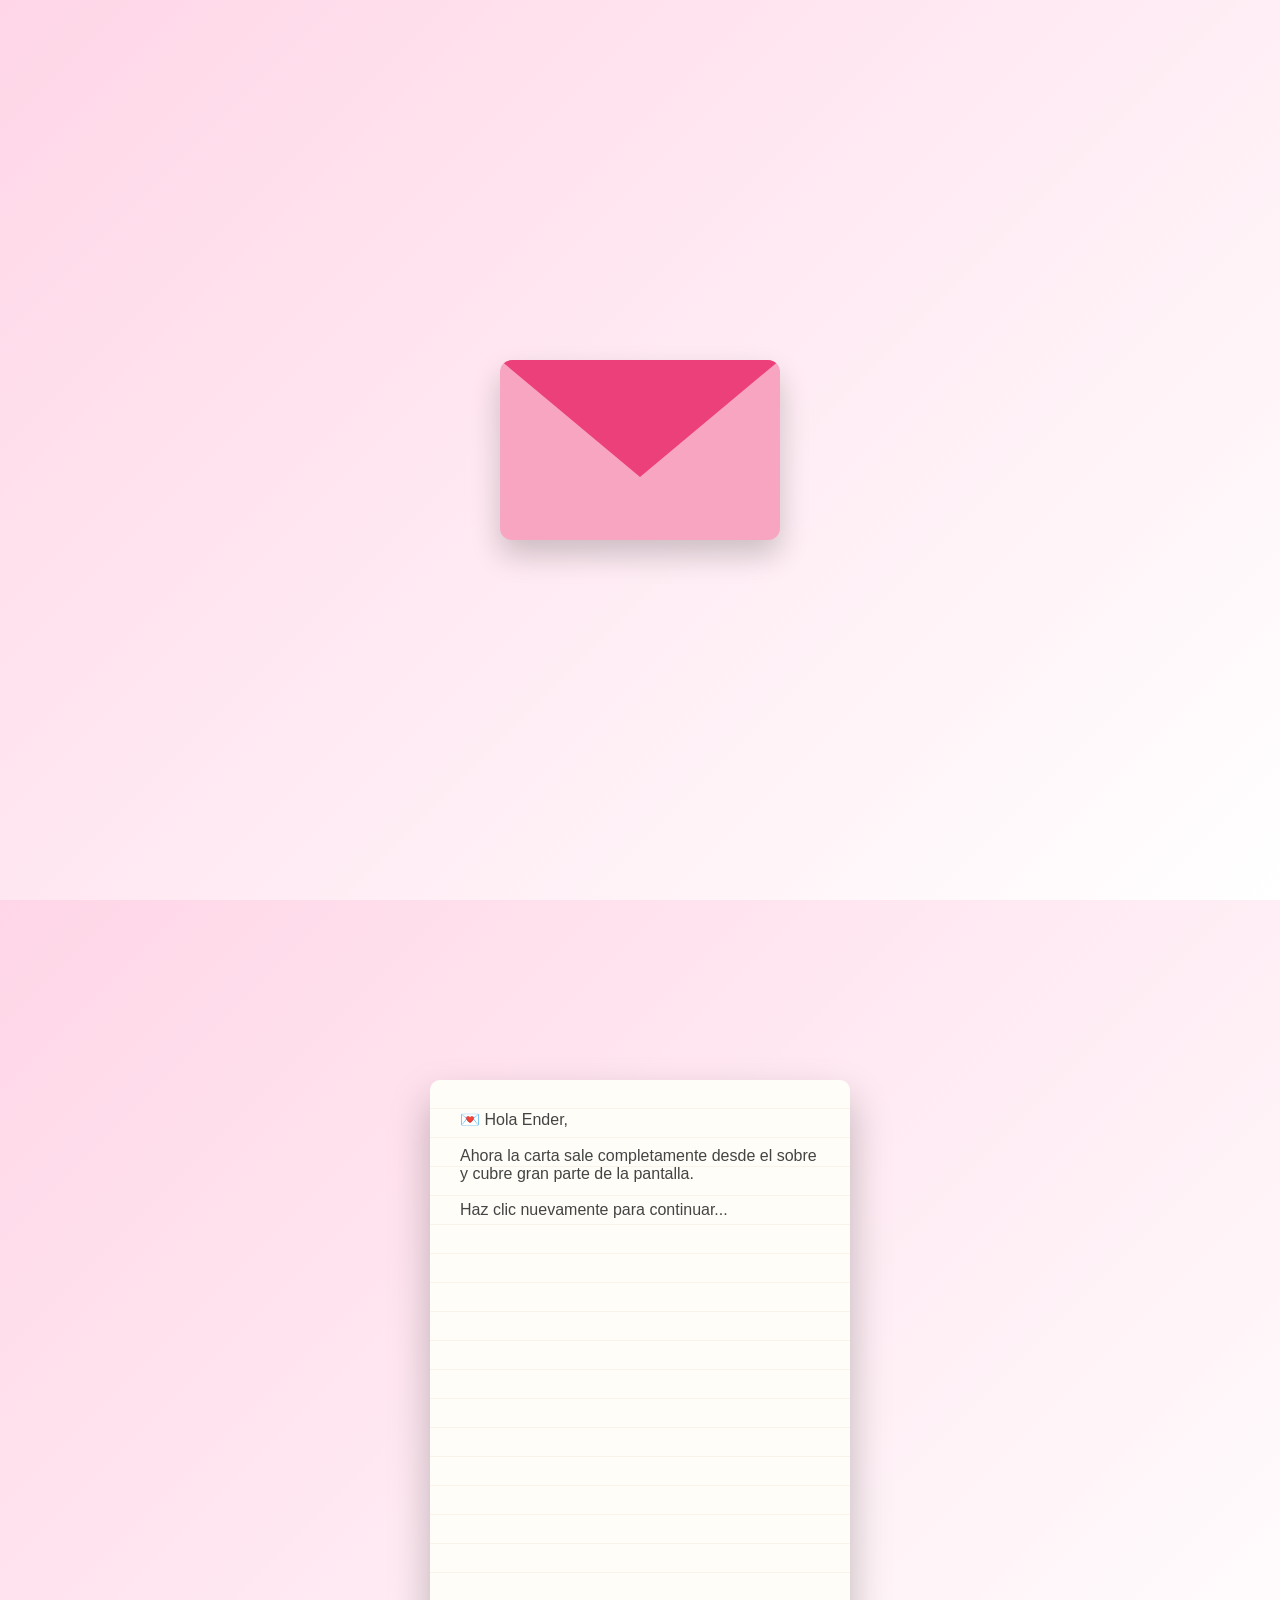
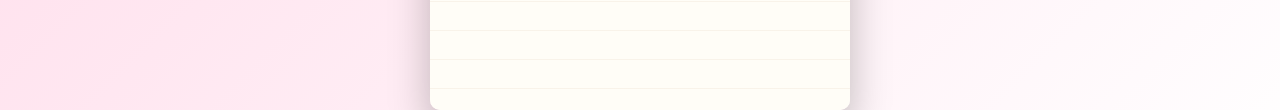
==== index.html @ aeb8a2f4 "Add files via upload" ====
<!DOCTYPE html>
<html lang="es">
<head>
<meta charset="UTF-8">
<meta name="viewport" content="width=device-width, initial-scale=1.0">
<title>Carta Animada</title>

<style>
body{
  margin:0;
  height:100vh;
  display:flex;
  justify-content:center;
  align-items:center;
  background:linear-gradient(135deg,#ffd6e7,#ffffff);
  font-family:'Segoe UI',sans-serif;
  overflow:hidden;
}

/* ESCENA */
.escena{
  position:relative;
  width:280px;
  height:180px;
  cursor:pointer;
  transition:opacity 0.6s ease;
}

/* SOBRE BASE */
.sobre{
  position:absolute;
  width:100%;
  height:100%;
  background:#f8a5c2;
  border-radius:12px;
  box-shadow:0 15px 30px rgba(0,0,0,0.2);
  overflow:hidden;
}

/* TAPA */
.tapa{
  position:absolute;
  width:100%;
  height:100%;
  background:#ec407a;
  clip-path:polygon(0 0, 50% 65%, 100% 0);
  transform-origin:top;
  transition:transform 0.8s ease;
  z-index:3;
}

/* PAPEL */
.papel{
  position:absolute;
  width:90vw;
  max-width:420px;
  height:70vh;
  left:50%;
  top:50%;
  transform:translate(-50%,100%);
  padding:30px;
  box-sizing:border-box;
  border-radius:10px;
  font-size:16px;
  color:#444;
  background:
    repeating-linear-gradient(
      to bottom,
      #fffdf7,
      #fffdf7 28px,
      #f3e9dc 29px
    );
  box-shadow:0 20px 40px rgba(0,0,0,0.25);
  transition:transform 1s ease;
  z-index:2;
}

/* ABIERTO */
.abierto .tapa{
  transform:rotateX(180deg);
}

.abierto .papel{
  transform:translate(-50%,-50%);
}

/* INTERFAZ FINAL */
.interfaz{
  position:absolute;
  inset:0;
  background:#fff0f5;
  display:flex;
  justify-content:center;
  align-items:center;
  flex-direction:column;
  opacity:0;
  pointer-events:none;
  transition:opacity 0.8s ease;
}

.interfaz.activa{
  opacity:1;
  pointer-events:auto;
}

.boton{
  background:#ec407a;
  color:white;
  border:none;
  padding:15px 25px;
  border-radius:12px;
  margin-top:20px;
  font-size:16px;
}
</style>
</head>

<body>

<div class="escena" id="escena">
  <div class="sobre">
    <div class="tapa"></div>
  </div>

  <div class="papel">
    💌 Hola Ender,<br><br>
    Ahora la carta sale completamente
    desde el sobre y cubre gran parte
    de la pantalla.<br><br>
    Haz clic nuevamente para continuar...
  </div>
</div>

<div class="interfaz" id="interfaz">
  <h2 style="color:#d63384;">Bienvenido 🌸</h2>
  <button class="boton">Entrar</button>
</div>

<script>
let estado = 0;

document.body.addEventListener("click", function(){

  if(estado === 0){
    document.getElementById("escena").classList.add("abierto");
    estado = 1;
  } 
  else if(estado === 1){
    document.getElementById("escena").style.opacity="0";
    setTimeout(()=>{
      document.getElementById("interfaz").classList.add("activa");
    },600);
    estado = 2;
  }

});
</script>

</body>
</html>
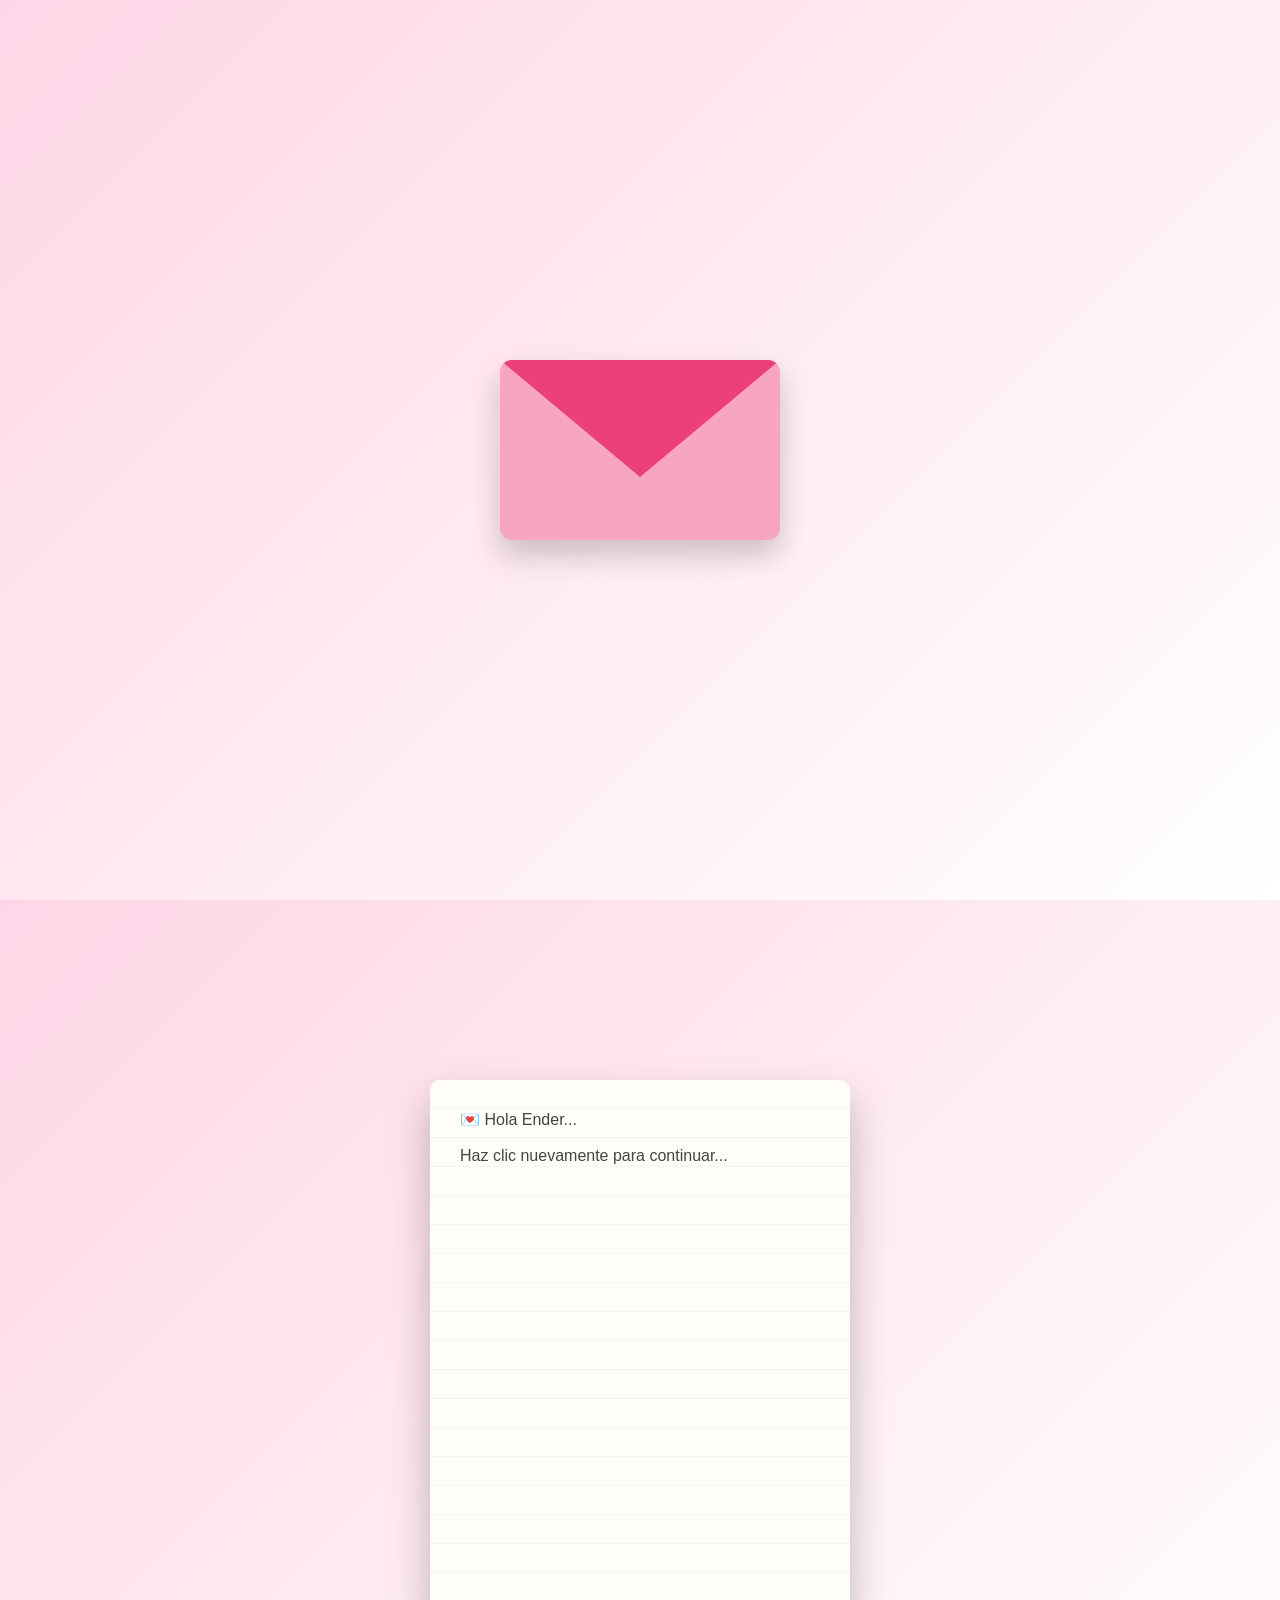
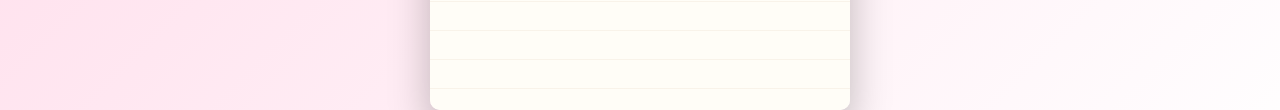
==== commit 50453dd8: "Add files via upload" ====
--- a/index.html
+++ b/index.html
@@ -3,7 +3,7 @@
 <head>
 <meta charset="UTF-8">
 <meta name="viewport" content="width=device-width, initial-scale=1.0">
-<title>Carta Animada</title>
+<title>Nono's Space</title>
 
 <style>
 body{
@@ -17,7 +17,7 @@
   overflow:hidden;
 }
 
-/* ESCENA */
+/* ===== ESCENA CARTA ===== */
 .escena{
   position:relative;
   width:280px;
@@ -26,7 +26,6 @@
   transition:opacity 0.6s ease;
 }
 
-/* SOBRE BASE */
 .sobre{
   position:absolute;
   width:100%;
@@ -37,7 +36,6 @@
   overflow:hidden;
 }
 
-/* TAPA */
 .tapa{
   position:absolute;
   width:100%;
@@ -49,7 +47,6 @@
   z-index:3;
 }
 
-/* PAPEL */
 .papel{
   position:absolute;
   width:90vw;
@@ -75,7 +72,6 @@
   z-index:2;
 }
 
-/* ABIERTO */
 .abierto .tapa{
   transform:rotateX(180deg);
 }
@@ -84,15 +80,15 @@
   transform:translate(-50%,-50%);
 }
 
-/* INTERFAZ FINAL */
+/* ===== INTERFAZ ===== */
 .interfaz{
   position:absolute;
   inset:0;
-  background:#fff0f5;
-  display:flex;
-  justify-content:center;
+  background:linear-gradient(135deg,#ffd6e7,#ffffff);
+  display:flex;
+  flex-direction:column;
+  justify-content:space-between;
   align-items:center;
-  flex-direction:column;
   opacity:0;
   pointer-events:none;
   transition:opacity 0.8s ease;
@@ -103,57 +99,271 @@
   pointer-events:auto;
 }
 
-.boton{
-  background:#ec407a;
+.seccion{
+  width:100%;
+  display:none;
+  opacity:0;
+  transform:translateY(20px);
+  transition:all 0.5s ease;
+}
+
+.seccion.activa{
+  display:block;
+  opacity:1;
+  transform:translateY(0);
+}
+
+.contenido{
+  text-align:center;
+  margin-top:40px;
+  padding:20px;
+}
+
+.encabezado-box{
+  background:rgba(255,255,255,0.75);
+  backdrop-filter:blur(8px);
+  padding:25px;
+  border-radius:25px;
+  box-shadow:0 15px 35px rgba(0,0,0,0.15);
+  display:flex;
+  flex-direction:column;
+  align-items:center;
+  gap:15px;
+}
+
+.titulo{
+  color:#d63384;
+  margin:0;
+}
+
+.descripcion{
+  color:#555;
+  margin:0;
+}
+
+.encabezado-box img{
+  width:220px;
+  border-radius:20px;
+}
+
+/* ===== GALERÍA ===== */
+.grid{
+  display:grid;
+  grid-template-columns:repeat(3,1fr);
+  gap:10px;
+  padding:20px;
+}
+
+.grid img{
+  width:100%;
+  aspect-ratio:1/1;
+  object-fit:cover;
+  border-radius:12px;
+  cursor:pointer;
+  transition:transform 0.3s ease;
+}
+
+.grid img:active{
+  transform:scale(0.95);
+}
+
+/* VISOR */
+.lightbox{
+  position:fixed;
+  inset:0;
+  background:rgba(0,0,0,0.7);
+  backdrop-filter:blur(8px);
+  display:flex;
+  justify-content:center;
+  align-items:center;
+  opacity:0;
+  pointer-events:none;
+  transition:opacity 0.4s ease;
+}
+
+.lightbox.activo{
+  opacity:1;
+  pointer-events:auto;
+}
+
+.lightbox img{
+  max-width:90%;
+  max-height:80%;
+  border-radius:20px;
+}
+
+.flecha{
+  position:absolute;
+  top:50%;
+  transform:translateY(-50%);
+  font-size:40px;
   color:white;
+  cursor:pointer;
+  user-select:none;
+  padding:20px;
+}
+
+.izq{ left:10px; }
+.der{ right:10px; }
+
+/* MENU */
+.menu{
+  width:90%;
+  max-width:500px;
+  margin-bottom:25px;
+  background:rgba(255,255,255,0.6);
+  backdrop-filter:blur(10px);
+  border-radius:30px;
+  display:flex;
+  padding:8px;
+  box-shadow:0 10px 25px rgba(0,0,0,0.15);
+}
+
+.item{
+  flex:1;
   border:none;
-  padding:15px 25px;
-  border-radius:12px;
-  margin-top:20px;
-  font-size:16px;
-}
+  background:none;
+  padding:12px;
+  border-radius:25px;
+  font-size:15px;
+  cursor:pointer;
+  color:#d63384;
+  transition:all 0.3s ease;
+}
+
+.item.activo[data-seccion="cartas"]{ background:#ff8fab; color:white; }
+.item.activo[data-seccion="galeria"]{ background:#f06292; color:white; }
+.item.activo[data-seccion="extra"]{ background:#ec407a; color:white; }
 </style>
 </head>
 
 <body>
 
+<!-- CARTA -->
 <div class="escena" id="escena">
-  <div class="sobre">
-    <div class="tapa"></div>
-  </div>
-
+  <div class="sobre"><div class="tapa"></div></div>
   <div class="papel">
-    💌 Hola Ender,<br><br>
-    Ahora la carta sale completamente
-    desde el sobre y cubre gran parte
-    de la pantalla.<br><br>
+    💌 Hola Ender...<br><br>
     Haz clic nuevamente para continuar...
   </div>
 </div>
 
+<!-- INTERFAZ -->
 <div class="interfaz" id="interfaz">
-  <h2 style="color:#d63384;">Bienvenido 🌸</h2>
-  <button class="boton">Entrar</button>
+
+  <!-- INICIO -->
+  <div class="seccion activa" id="cartas">
+    <div class="contenido">
+      <div class="encabezado-box">
+        <h1 class="titulo">Bienvenido 🌸</h1>
+        <p class="descripcion">Explora cartas y recuerdos.</p>
+        <img src="https://media.giphy.com/media/MDJ9IbxxvDUQM/giphy.gif">
+      </div>
+    </div>
+  </div>
+
+  <!-- GALERÍA -->
+  <div class="seccion" id="galeria">
+    <div class="grid" id="grid"></div>
+  </div>
+
+  <!-- CARTAS -->
+  <div class="seccion" id="extra">
+    <div class="contenido">
+      <div class="encabezado-box">
+        <h1 class="titulo">Cartas</h1>
+        <p class="descripcion">Aquí puedes agregar tus cartas especiales.</p>
+      </div>
+    </div>
+  </div>
+
+  <div class="menu">
+    <button class="item activo" data-seccion="cartas">Inicio</button>
+    <button class="item" data-seccion="galeria">Galería</button>
+    <button class="item" data-seccion="extra">Cartas</button>
+  </div>
+
+</div>
+
+<!-- VISOR -->
+<div class="lightbox" id="lightbox">
+  <div class="flecha izq" id="prev">&#10094;</div>
+  <img id="imagenActiva">
+  <div class="flecha der" id="next">&#10095;</div>
 </div>
 
 <script>
 let estado = 0;
 
 document.body.addEventListener("click", function(){
-
   if(estado === 0){
-    document.getElementById("escena").classList.add("abierto");
+    escena.classList.add("abierto");
     estado = 1;
   } 
   else if(estado === 1){
-    document.getElementById("escena").style.opacity="0";
-    setTimeout(()=>{
-      document.getElementById("interfaz").classList.add("activa");
-    },600);
+    escena.style.opacity="0";
+    setTimeout(()=>interfaz.classList.add("activa"),600);
     estado = 2;
   }
-
 });
+
+const secciones = document.querySelectorAll(".seccion");
+document.querySelectorAll(".item").forEach(boton=>{
+  boton.addEventListener("click", function(e){
+    e.stopPropagation();
+    document.querySelectorAll(".item").forEach(b=>b.classList.remove("activo"));
+    this.classList.add("activo");
+    secciones.forEach(sec=>sec.classList.remove("activa"));
+    document.getElementById(this.dataset.seccion).classList.add("activa");
+  });
+});
+
+/* ===== GALERÍA ===== */
+const imagenes = [
+  "img/foto1.png",
+  "img/foto2.png",
+  "img/foto3.jpg"
+];
+
+const grid = document.getElementById("grid");
+let indiceActual = 0;
+
+imagenes.forEach((src,i)=>{
+  const img = document.createElement("img");
+  img.src = src;
+  img.onclick = ()=>abrir(i);
+  grid.appendChild(img);
+});
+
+function abrir(i){
+  indiceActual = i;
+  imagenActiva.src = imagenes[i];
+  lightbox.classList.add("activo");
+}
+
+function cerrar(){
+  lightbox.classList.remove("activo");
+}
+
+function mostrar(dir){
+  let nuevo = indiceActual + dir;
+  if(nuevo >=0 && nuevo < imagenes.length){
+    abrir(nuevo);
+  }
+}
+
+prev.onclick = (e)=>{
+  e.stopPropagation();
+  mostrar(-1);
+};
+
+next.onclick = (e)=>{
+  e.stopPropagation();
+  mostrar(1);
+};
+
+lightbox.onclick = cerrar;
+imagenActiva.onclick = e=>e.stopPropagation();
 </script>
 
 </body>
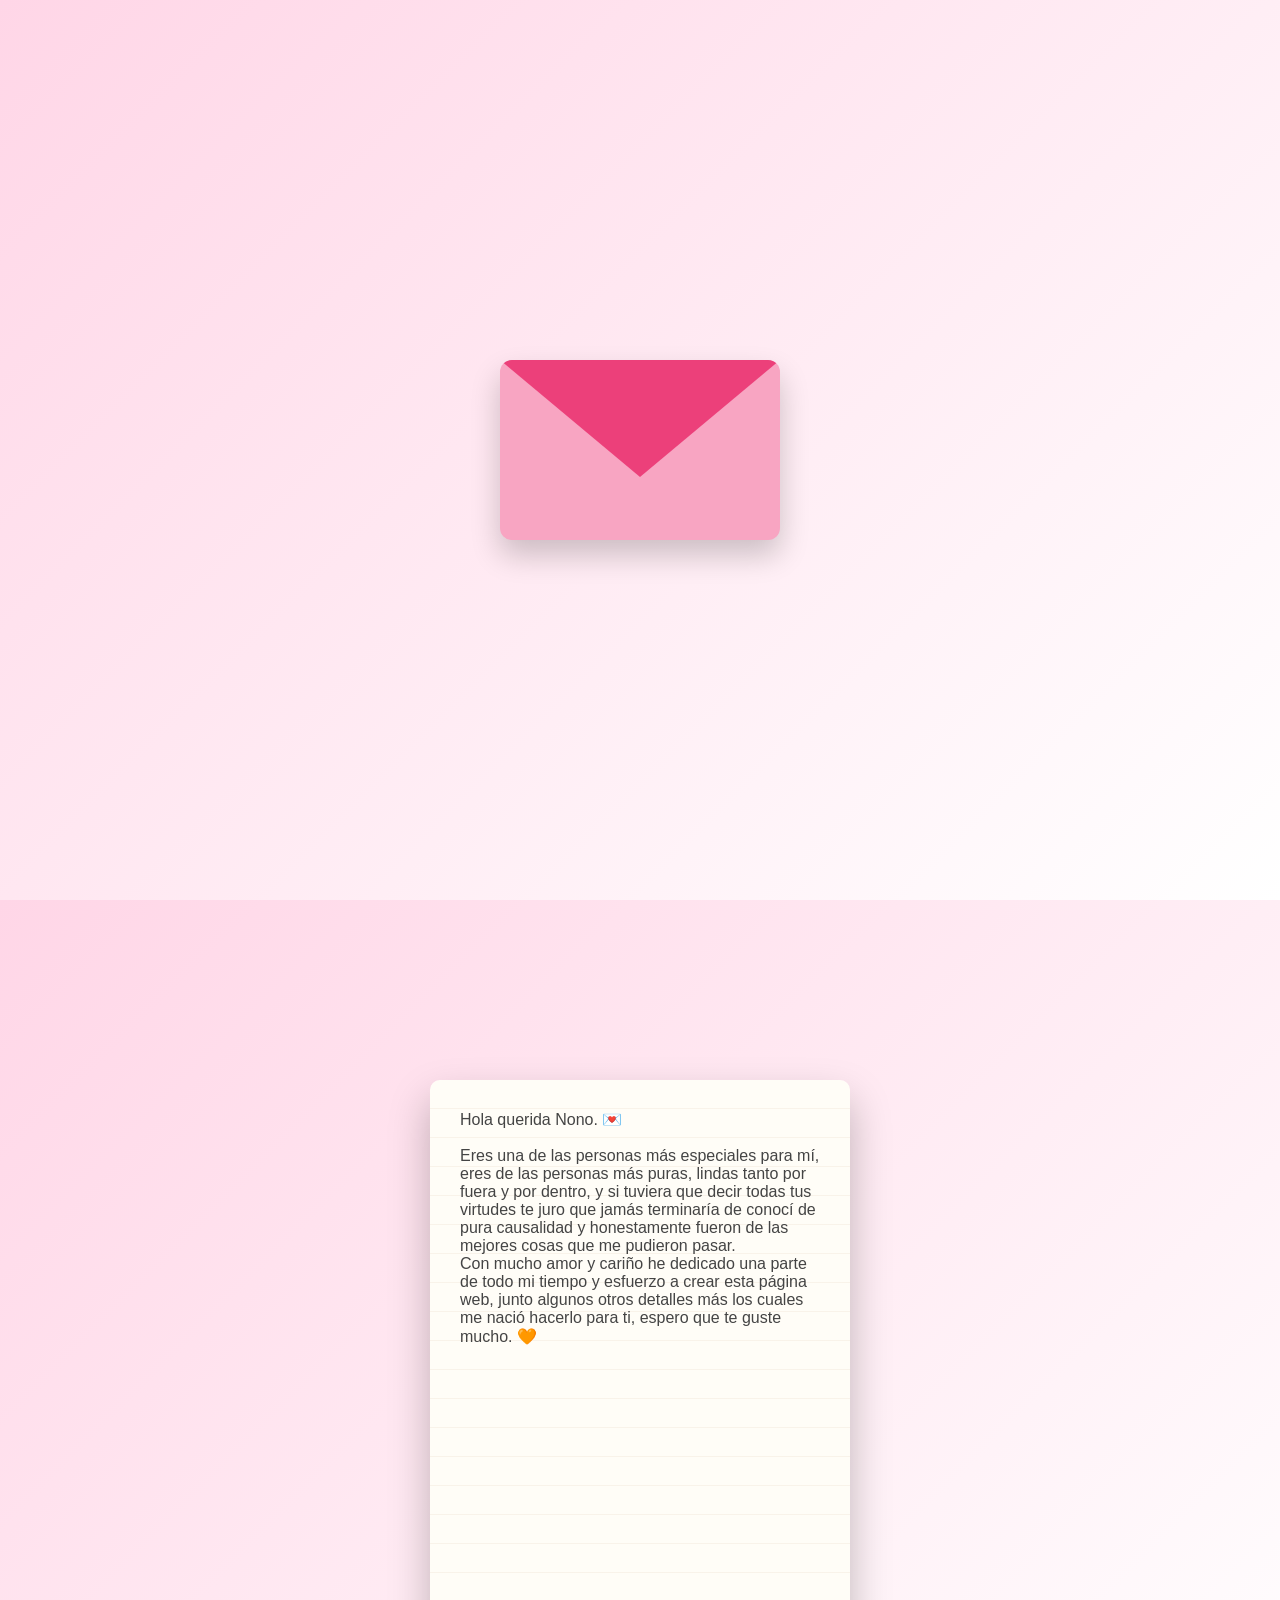
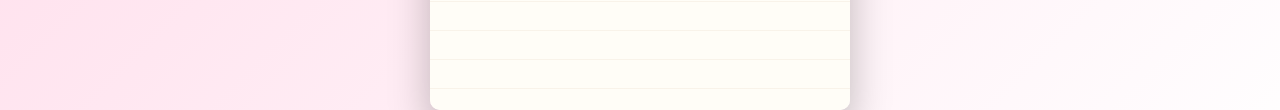
==== commit b680049a: "Add files via upload" ====
--- a/index.html
+++ b/index.html
@@ -3,6 +3,7 @@
 <head>
 <meta charset="UTF-8">
 <meta name="viewport" content="width=device-width, initial-scale=1.0">
+<link rel="icon" type="image/x-icon" href="nono.ico">
 <title>Nono's Space</title>
 
 <style>
@@ -243,8 +244,15 @@
 <div class="escena" id="escena">
   <div class="sobre"><div class="tapa"></div></div>
   <div class="papel">
-    💌 Hola Ender...<br><br>
-    Haz clic nuevamente para continuar...
+    Hola querida Nono. 💌<br><br>
+    Eres una de las personas más especiales para mí, eres de las 
+    personas más puras, lindas tanto por fuera y por dentro, y si 
+    tuviera que decir todas tus virtudes te juro que jamás terminaría
+    de conocí de pura causalidad y honestamente fueron de las mejores cosas
+    que me pudieron pasar. </br>
+    Con mucho amor y cariño he dedicado una parte de todo mi tiempo y esfuerzo
+    a crear esta página web, junto algunos otros detalles más los cuales me nació
+    hacerlo para ti, espero que te guste mucho. 🧡
   </div>
 </div>
 
@@ -255,9 +263,10 @@
   <div class="seccion activa" id="cartas">
     <div class="contenido">
       <div class="encabezado-box">
-        <h1 class="titulo">Bienvenido 🌸</h1>
-        <p class="descripcion">Explora cartas y recuerdos.</p>
-        <img src="https://media.giphy.com/media/MDJ9IbxxvDUQM/giphy.gif">
+        <h1 class="titulo">🌸 Nono's Space 🌸</h1>
+        <p class="descripcion">Un espacio espacial solo para ti <br> recuerda revisar 
+          todas los regalitos y carticas. :3🧡</p>
+        <img src="resources/gif/sendhug.gif">
       </div>
     </div>
   </div>
@@ -320,9 +329,9 @@
 
 /* ===== GALERÍA ===== */
 const imagenes = [
-  "img/foto1.png",
-  "img/foto2.png",
-  "img/foto3.jpg"
+  "resources/album/foto1.png",
+  "resources/album/foto2.png",
+  "resources/album/foto3.jpg"
 ];
 
 const grid = document.getElementById("grid");
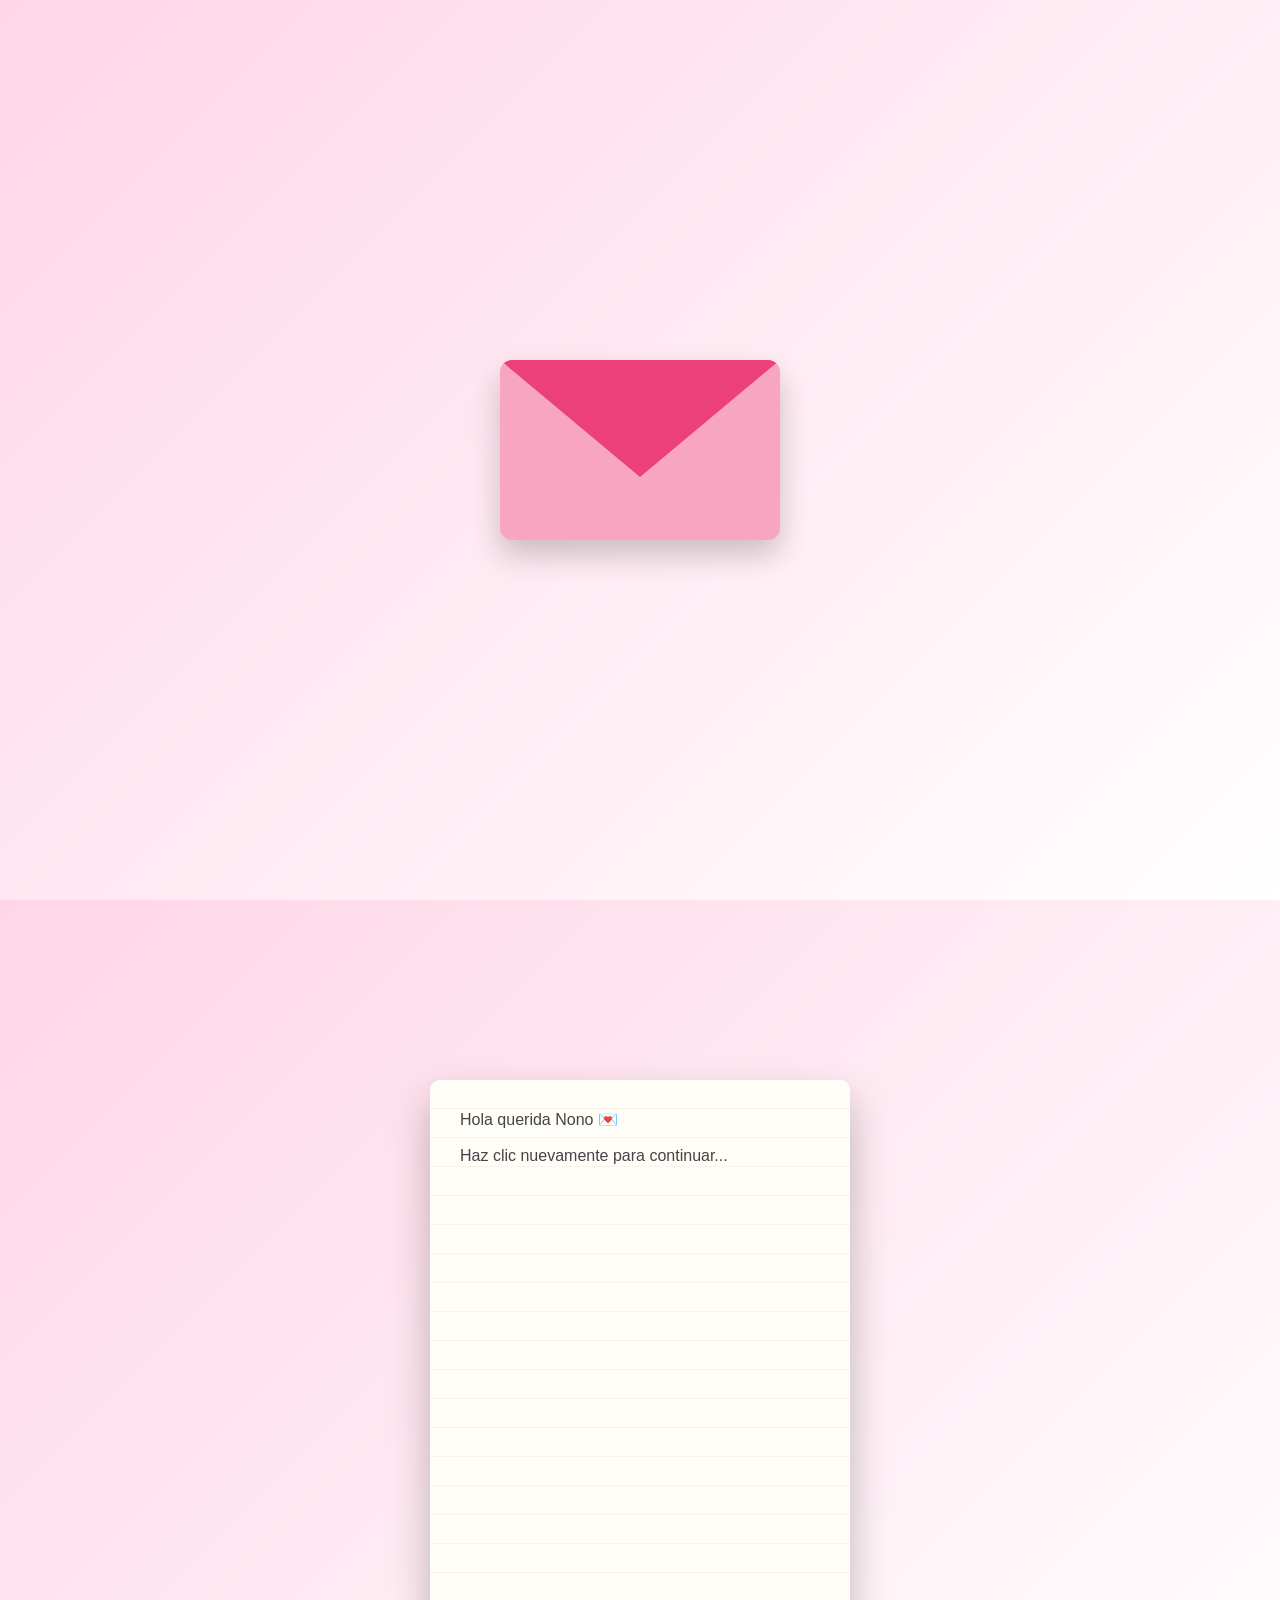
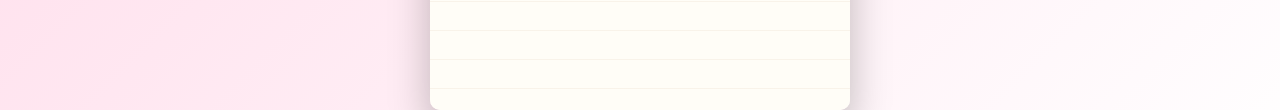
==== commit b0435fc4: "Add files via upload" ====
--- a/index.html
+++ b/index.html
@@ -3,305 +3,28 @@
 <head>
 <meta charset="UTF-8">
 <meta name="viewport" content="width=device-width, initial-scale=1.0">
-<link rel="icon" type="image/x-icon" href="nono.ico">
+<link rel="stylesheet" href="resources/css/style.css">
 <title>Nono's Space</title>
-
-<style>
-body{
-  margin:0;
-  height:100vh;
-  display:flex;
-  justify-content:center;
-  align-items:center;
-  background:linear-gradient(135deg,#ffd6e7,#ffffff);
-  font-family:'Segoe UI',sans-serif;
-  overflow:hidden;
-}
-
-/* ===== ESCENA CARTA ===== */
-.escena{
-  position:relative;
-  width:280px;
-  height:180px;
-  cursor:pointer;
-  transition:opacity 0.6s ease;
-}
-
-.sobre{
-  position:absolute;
-  width:100%;
-  height:100%;
-  background:#f8a5c2;
-  border-radius:12px;
-  box-shadow:0 15px 30px rgba(0,0,0,0.2);
-  overflow:hidden;
-}
-
-.tapa{
-  position:absolute;
-  width:100%;
-  height:100%;
-  background:#ec407a;
-  clip-path:polygon(0 0, 50% 65%, 100% 0);
-  transform-origin:top;
-  transition:transform 0.8s ease;
-  z-index:3;
-}
-
-.papel{
-  position:absolute;
-  width:90vw;
-  max-width:420px;
-  height:70vh;
-  left:50%;
-  top:50%;
-  transform:translate(-50%,100%);
-  padding:30px;
-  box-sizing:border-box;
-  border-radius:10px;
-  font-size:16px;
-  color:#444;
-  background:
-    repeating-linear-gradient(
-      to bottom,
-      #fffdf7,
-      #fffdf7 28px,
-      #f3e9dc 29px
-    );
-  box-shadow:0 20px 40px rgba(0,0,0,0.25);
-  transition:transform 1s ease;
-  z-index:2;
-}
-
-.abierto .tapa{
-  transform:rotateX(180deg);
-}
-
-.abierto .papel{
-  transform:translate(-50%,-50%);
-}
-
-/* ===== INTERFAZ ===== */
-.interfaz{
-  position:absolute;
-  inset:0;
-  background:linear-gradient(135deg,#ffd6e7,#ffffff);
-  display:flex;
-  flex-direction:column;
-  justify-content:space-between;
-  align-items:center;
-  opacity:0;
-  pointer-events:none;
-  transition:opacity 0.8s ease;
-}
-
-.interfaz.activa{
-  opacity:1;
-  pointer-events:auto;
-}
-
-.seccion{
-  width:100%;
-  display:none;
-  opacity:0;
-  transform:translateY(20px);
-  transition:all 0.5s ease;
-}
-
-.seccion.activa{
-  display:block;
-  opacity:1;
-  transform:translateY(0);
-}
-
-.contenido{
-  text-align:center;
-  margin-top:40px;
-  padding:20px;
-}
-
-.encabezado-box{
-  background:rgba(255,255,255,0.75);
-  backdrop-filter:blur(8px);
-  padding:25px;
-  border-radius:25px;
-  box-shadow:0 15px 35px rgba(0,0,0,0.15);
-  display:flex;
-  flex-direction:column;
-  align-items:center;
-  gap:15px;
-}
-
-.titulo{
-  color:#d63384;
-  margin:0;
-}
-
-.descripcion{
-  color:#555;
-  margin:0;
-}
-
-.encabezado-box img{
-  width:220px;
-  border-radius:20px;
-}
-
-/* ===== GALERÍA ===== */
-.grid{
-  display:grid;
-  grid-template-columns:repeat(3,1fr);
-  gap:10px;
-  padding:20px;
-}
-
-.grid img{
-  width:100%;
-  aspect-ratio:1/1;
-  object-fit:cover;
-  border-radius:12px;
-  cursor:pointer;
-  transition:transform 0.3s ease;
-}
-
-.grid img:active{
-  transform:scale(0.95);
-}
-
-/* VISOR */
-.lightbox{
-  position:fixed;
-  inset:0;
-  background:rgba(0,0,0,0.7);
-  backdrop-filter:blur(8px);
-  display:flex;
-  justify-content:center;
-  align-items:center;
-  opacity:0;
-  pointer-events:none;
-  transition:opacity 0.4s ease;
-}
-
-.lightbox.activo{
-  opacity:1;
-  pointer-events:auto;
-}
-
-.lightbox img{
-  max-width:90%;
-  max-height:80%;
-  border-radius:20px;
-}
-
-.flecha{
-  position:absolute;
-  top:50%;
-  transform:translateY(-50%);
-  font-size:40px;
-  color:white;
-  cursor:pointer;
-  user-select:none;
-  padding:20px;
-}
-
-.izq{ left:10px; }
-.der{ right:10px; }
-
-/* MENU */
-.menu{
-  width:90%;
-  max-width:500px;
-  margin-bottom:25px;
-  background:rgba(255,255,255,0.6);
-  backdrop-filter:blur(10px);
-  border-radius:30px;
-  display:flex;
-  padding:8px;
-  box-shadow:0 10px 25px rgba(0,0,0,0.15);
-}
-
-.item{
-  flex:1;
-  border:none;
-  background:none;
-  padding:12px;
-  border-radius:25px;
-  font-size:15px;
-  cursor:pointer;
-  color:#d63384;
-  transition:all 0.3s ease;
-}
-
-.item.activo[data-seccion="cartas"]{ background:#ff8fab; color:white; }
-.item.activo[data-seccion="galeria"]{ background:#f06292; color:white; }
-.item.activo[data-seccion="extra"]{ background:#ec407a; color:white; }
-</style>
 </head>
 
 <body>
 
-<!-- CARTA -->
 <div class="escena" id="escena">
   <div class="sobre"><div class="tapa"></div></div>
   <div class="papel">
-    Hola querida Nono. 💌<br><br>
-    Eres una de las personas más especiales para mí, eres de las 
-    personas más puras, lindas tanto por fuera y por dentro, y si 
-    tuviera que decir todas tus virtudes te juro que jamás terminaría
-    de conocí de pura causalidad y honestamente fueron de las mejores cosas
-    que me pudieron pasar. </br>
-    Con mucho amor y cariño he dedicado una parte de todo mi tiempo y esfuerzo
-    a crear esta página web, junto algunos otros detalles más los cuales me nació
-    hacerlo para ti, espero que te guste mucho. 🧡
+    Hola querida Nono 💌 <br><br>
+    Haz clic nuevamente para continuar...
   </div>
 </div>
 
-<!-- INTERFAZ -->
-<div class="interfaz" id="interfaz">
+<script>
+if(localStorage.getItem("introVista")){
+  document.body.classList.add("fade-out");
 
-  <!-- INICIO -->
-  <div class="seccion activa" id="cartas">
-    <div class="contenido">
-      <div class="encabezado-box">
-        <h1 class="titulo">🌸 Nono's Space 🌸</h1>
-        <p class="descripcion">Un espacio espacial solo para ti <br> recuerda revisar 
-          todas los regalitos y carticas. :3🧡</p>
-        <img src="resources/gif/sendhug.gif">
-      </div>
-    </div>
-  </div>
-
-  <!-- GALERÍA -->
-  <div class="seccion" id="galeria">
-    <div class="grid" id="grid"></div>
-  </div>
-
-  <!-- CARTAS -->
-  <div class="seccion" id="extra">
-    <div class="contenido">
-      <div class="encabezado-box">
-        <h1 class="titulo">Cartas</h1>
-        <p class="descripcion">Aquí puedes agregar tus cartas especiales.</p>
-      </div>
-    </div>
-  </div>
-
-  <div class="menu">
-    <button class="item activo" data-seccion="cartas">Inicio</button>
-    <button class="item" data-seccion="galeria">Galería</button>
-    <button class="item" data-seccion="extra">Cartas</button>
-  </div>
-
-</div>
-
-<!-- VISOR -->
-<div class="lightbox" id="lightbox">
-  <div class="flecha izq" id="prev">&#10094;</div>
-  <img id="imagenActiva">
-  <div class="flecha der" id="next">&#10095;</div>
-</div>
-
-<script>
+  setTimeout(()=>{
+    window.location.href = "inicio.html";
+  }, 10);
+}
 let estado = 0;
 
 document.body.addEventListener("click", function(){
@@ -310,69 +33,15 @@
     estado = 1;
   } 
   else if(estado === 1){
-    escena.style.opacity="0";
-    setTimeout(()=>interfaz.classList.add("activa"),600);
-    estado = 2;
+  localStorage.setItem("introVista","true");
+
+  document.body.classList.add("fade-out");
+
+  setTimeout(()=>{
+    window.location.href = "inicio.html";
+   }, 500);
   }
 });
-
-const secciones = document.querySelectorAll(".seccion");
-document.querySelectorAll(".item").forEach(boton=>{
-  boton.addEventListener("click", function(e){
-    e.stopPropagation();
-    document.querySelectorAll(".item").forEach(b=>b.classList.remove("activo"));
-    this.classList.add("activo");
-    secciones.forEach(sec=>sec.classList.remove("activa"));
-    document.getElementById(this.dataset.seccion).classList.add("activa");
-  });
-});
-
-/* ===== GALERÍA ===== */
-const imagenes = [
-  "resources/album/foto1.png",
-  "resources/album/foto2.png",
-  "resources/album/foto3.jpg"
-];
-
-const grid = document.getElementById("grid");
-let indiceActual = 0;
-
-imagenes.forEach((src,i)=>{
-  const img = document.createElement("img");
-  img.src = src;
-  img.onclick = ()=>abrir(i);
-  grid.appendChild(img);
-});
-
-function abrir(i){
-  indiceActual = i;
-  imagenActiva.src = imagenes[i];
-  lightbox.classList.add("activo");
-}
-
-function cerrar(){
-  lightbox.classList.remove("activo");
-}
-
-function mostrar(dir){
-  let nuevo = indiceActual + dir;
-  if(nuevo >=0 && nuevo < imagenes.length){
-    abrir(nuevo);
-  }
-}
-
-prev.onclick = (e)=>{
-  e.stopPropagation();
-  mostrar(-1);
-};
-
-next.onclick = (e)=>{
-  e.stopPropagation();
-  mostrar(1);
-};
-
-lightbox.onclick = cerrar;
-imagenActiva.onclick = e=>e.stopPropagation();
 </script>
 
 </body>
--- a/resources/css/style.css
+++ b/resources/css/style.css
@@ -0,0 +1,308 @@
+body{
+  margin:0;
+  height:100vh;
+  display:flex;
+  justify-content:center;
+  align-items:center;
+  background:linear-gradient(135deg,#ffd6e7,#ffffff);
+  font-family:'Segoe UI',sans-serif;
+  overflow:hidden;
+  opacity:1;
+  transition:opacity 0.4s ease;
+}
+
+body.fade-out{
+  opacity:0;
+}
+
+/* ===== ESCENA CARTA ===== */
+.escena{
+  position:relative;
+  width:280px;
+  height:180px;
+  cursor:pointer;
+  transition:opacity 0.6s ease;
+}
+
+.sobre{
+  position:absolute;
+  width:100%;
+  height:100%;
+  background:#f8a5c2;
+  border-radius:12px;
+  box-shadow:0 15px 30px rgba(0,0,0,0.2);
+  overflow:hidden;
+}
+
+.tapa{
+  position:absolute;
+  width:100%;
+  height:100%;
+  background:#ec407a;
+  clip-path:polygon(0 0, 50% 65%, 100% 0);
+  transform-origin:top;
+  transition:transform 0.8s ease;
+  z-index:3;
+}
+
+.papel{
+  position:absolute;
+  width:90vw;
+  max-width:420px;
+  height:70vh;
+  left:50%;
+  top:50%;
+  transform:translate(-50%,100%);
+  padding:30px;
+  box-sizing:border-box;
+  border-radius:10px;
+  font-size:16px;
+  color:#444;
+  background:
+    repeating-linear-gradient(
+      to bottom,
+      #fffdf7,
+      #fffdf7 28px,
+      #f3e9dc 29px
+    );
+  box-shadow:0 20px 40px rgba(0,0,0,0.25);
+  transition:transform 1s ease;
+  z-index:2;
+}
+
+.abierto .tapa{
+  transform:rotateX(180deg);
+}
+
+.abierto .papel{
+  transform:translate(-50%,-50%);
+}
+
+/* ===== INTERFAZ ===== */
+.interfaz{
+  position:absolute;
+  inset:0;
+  background:linear-gradient(135deg,#ffd6e7,#ffffff);
+  display:flex;
+  flex-direction:column;
+  justify-content:space-between;
+  align-items:center;
+}
+
+.seccion{
+  width:100%;
+}
+
+.contenido{
+  text-align:center;
+  margin-top:40px;
+  padding:20px;
+}
+
+.encabezado-box{
+  background:rgba(255,255,255,0.75);
+  backdrop-filter:blur(8px);
+  padding:25px;
+  border-radius:25px;
+  box-shadow:0 15px 35px rgba(0,0,0,0.15);
+  display:flex;
+  flex-direction:column;
+  align-items:center;
+  gap:15px;
+}
+
+.titulo{
+  color:#d63384;
+  margin:0;
+}
+
+.descripcion{
+  color:#555;
+  margin:0;
+}
+
+.encabezado-box img{
+  width:220px;
+  border-radius:20px;
+}
+
+/* ===== GALERÍA ===== */
+.grid{
+  display:grid;
+  grid-template-columns:repeat(3,1fr);
+  gap:10px;
+  padding:20px;
+}
+
+.grid img{
+  width:100%;
+  aspect-ratio:1/1;
+  object-fit:cover;
+  border-radius:12px;
+  cursor:pointer;
+  transition:transform 0.3s ease;
+}
+
+.grid img:active{
+  transform:scale(0.95);
+}
+
+/* VISOR */
+.lightbox{
+  position:fixed;
+  inset:0;
+  background:rgba(0,0,0,0.7);
+  backdrop-filter:blur(8px);
+  display:flex;
+  justify-content:center;
+  align-items:center;
+  opacity:0;
+  pointer-events:none;
+  transition:opacity 0.4s ease;
+}
+
+.lightbox.activo{
+  opacity:1;
+  pointer-events:auto;
+}
+
+.lightbox img{
+  max-width:90%;
+  max-height:80%;
+  border-radius:20px;
+}
+
+.flecha{
+  position:absolute;
+  top:50%;
+  transform:translateY(-50%);
+  font-size:40px;
+  color:white;
+  cursor:pointer;
+  user-select:none;
+  padding:20px;
+}
+
+.izq{ left:10px; }
+.der{ right:10px; }
+
+/* MENU */
+.menu{
+  width:90%;
+  max-width:500px;
+  margin-bottom:25px;
+  background:rgba(255,255,255,0.6);
+  backdrop-filter:blur(10px);
+  border-radius:30px;
+  display:flex;
+  padding:8px;
+  box-shadow:0 10px 25px rgba(0,0,0,0.15);
+}
+
+.item{
+  flex:1;
+  border:none;
+  background:none;
+  padding:12px;
+  border-radius:25px;
+  font-size:15px;
+  cursor:pointer;
+  color:#d63384;
+  transition:all 0.3s ease;
+}
+
+.item.activo{
+  background:#ff8fab;
+  color:white;
+}
+
+/* Caja desplegable */
+.info-box{
+  position: absolute;
+  bottom: 80px;
+  width: 85%;
+  max-width: 420px;
+  padding: 20px;
+  border-radius: 20px;
+
+  background: rgba(255,255,255,0.15);
+  backdrop-filter: blur(15px);
+  -webkit-backdrop-filter: blur(15px);
+
+  border: 1px solid rgba(255,255,255,0.3);
+  box-shadow:
+  0 10px 30px rgba(0,0,0,0.25),
+  inset 0 0 20px rgba(255,255,255,0.1);
+
+  color: white;
+  text-align: center;
+
+  max-height: 0;
+  overflow: hidden;
+  opacity: 0;
+  transition: all 0.4s ease;
+}
+
+.info-box.activo{
+  transform:translateY(0);
+  max-height: 250px;
+  opacity: 1;
+}
+
+.info-box span{
+  display:block;
+  margin-top:10px;
+  font-size:14px;
+  color:#888;
+}
+
+/* CONTENEDOR SUPERIOR */
+.top-controls{
+  position:absolute;
+  top:20px;
+  width:100%;
+  display:flex;
+  justify-content:space-between;
+  align-items:center;
+  padding:0 25px;
+  box-sizing:border-box;
+}
+
+/* ESTILO GLASS COMPARTIDO */
+.top-controls .contador,
+.top-controls .descargar,
+.top-controls .info-toggle{
+  background: rgba(255,255,255,0.15);
+  backdrop-filter: blur(15px);
+  -webkit-backdrop-filter: blur(15px);
+
+  border: 1px solid rgba(255,255,255,0.3);
+  box-shadow:
+    0 8px 25px rgba(0,0,0,0.25),
+    inset 0 0 15px rgba(255,255,255,0.1);
+
+  color:white;
+  padding:8px 15px;
+  border-radius:20px;
+  cursor:pointer;
+  user-select:none;
+  transition:all 0.3s ease;
+}
+
+/* Ajustes individuales */
+.contador{
+  font-size:15px;
+}
+
+.descargar{
+  font-size:18px;
+}
+
+.info-toggle{
+  font-size:20px;
+  transition: transform 0.3s ease;
+}
+
+.info-toggle.activo{
+  transform: rotate(180deg);
+}
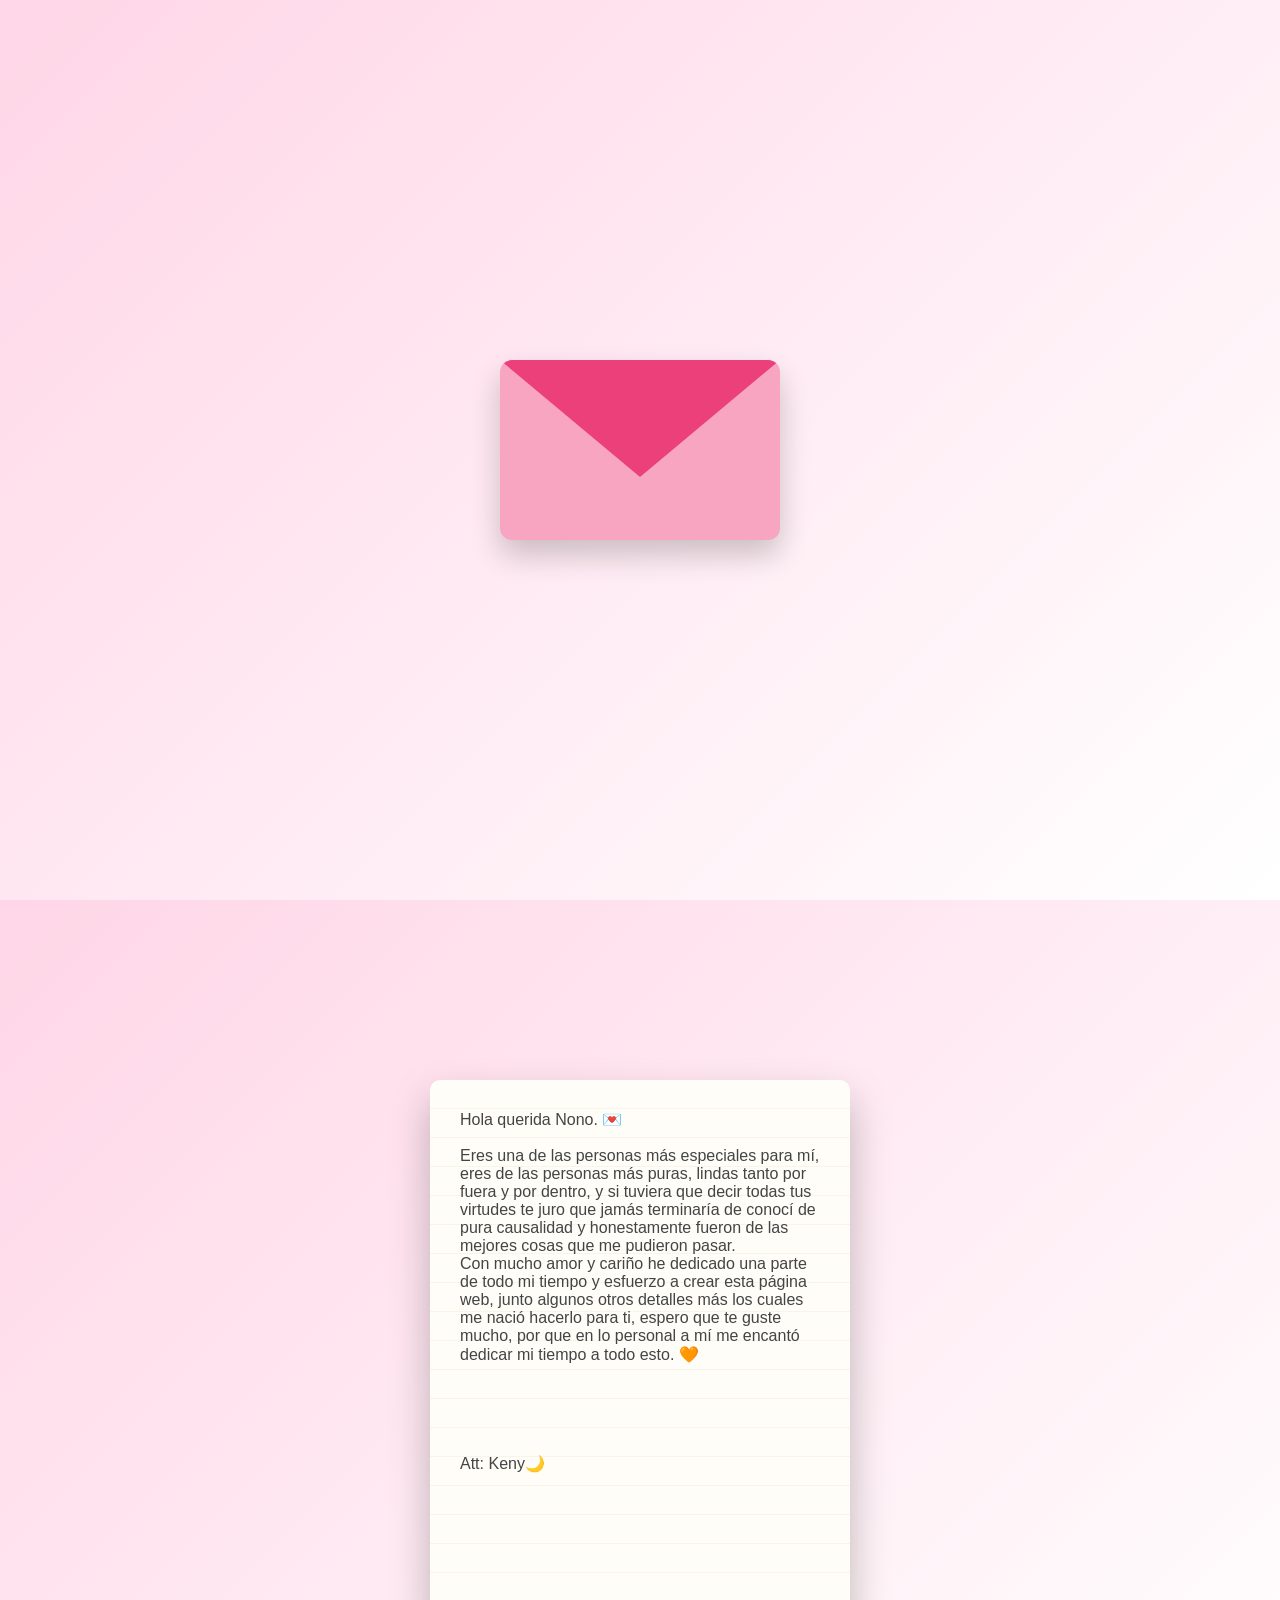
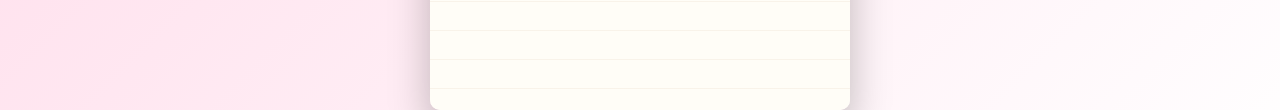
==== commit de0a7856: "123" ====
--- a/index.html
+++ b/index.html
@@ -1,48 +1,59 @@
-<!DOCTYPE html>
-<html lang="es">
-<head>
-<meta charset="UTF-8">
-<meta name="viewport" content="width=device-width, initial-scale=1.0">
-<link rel="stylesheet" href="resources/css/style.css">
-<title>Nono's Space</title>
-</head>
-
-<body>
-
-<div class="escena" id="escena">
-  <div class="sobre"><div class="tapa"></div></div>
-  <div class="papel">
-    Hola querida Nono 💌 <br><br>
-    Haz clic nuevamente para continuar...
-  </div>
-</div>
-
-<script>
-if(localStorage.getItem("introVista")){
-  document.body.classList.add("fade-out");
-
-  setTimeout(()=>{
-    window.location.href = "inicio.html";
-  }, 10);
-}
-let estado = 0;
-
-document.body.addEventListener("click", function(){
-  if(estado === 0){
-    escena.classList.add("abierto");
-    estado = 1;
-  } 
-  else if(estado === 1){
-  localStorage.setItem("introVista","true");
-
-  document.body.classList.add("fade-out");
-
-  setTimeout(()=>{
-    window.location.href = "inicio.html";
-   }, 500);
-  }
-});
-</script>
-
-</body>
+<!DOCTYPE html>
+<html lang="es">
+<head>
+<meta charset="UTF-8">
+<meta name="viewport" content="width=device-width, initial-scale=1.0">
+<link rel="stylesheet" href="resources/css/style.css">
+<link rel="icon" type="image/x-icon" href="nono.ico">
+<title>Nono's Space</title>
+</head>
+
+<body>
+
+<div class="escena" id="escena">
+  <div class="sobre"><div class="tapa"></div></div>
+  <div class="papel">
+    Hola querida Nono. 💌<br><br>
+    Eres una de las personas más especiales para mí, eres de las 
+    personas más puras, lindas tanto por fuera y por dentro, y si 
+    tuviera que decir todas tus virtudes te juro que jamás terminaría
+    de conocí de pura causalidad y honestamente fueron de las mejores cosas
+    que me pudieron pasar. </br>
+    Con mucho amor y cariño he dedicado una parte de todo mi tiempo y esfuerzo
+    a crear esta página web, junto algunos otros detalles más los cuales me nació
+    hacerlo para ti, espero que te guste mucho, por que en lo personal a mí me encantó 
+    dedicar mi tiempo a todo esto. 🧡
+    <br> <br> <br> <br> <br> <br>
+    Att: Keny🌙
+  </div>
+</div>
+
+<script>
+if(localStorage.getItem("introVista")){
+  document.body.classList.add("fade-out");
+
+  setTimeout(()=>{
+    window.location.href = "inicio.html";
+  }, 10);
+}
+let estado = 0;
+
+document.body.addEventListener("click", function(){
+  if(estado === 0){
+    escena.classList.add("abierto");
+    estado = 1;
+  } 
+  else if(estado === 1){
+  localStorage.setItem("introVista","true");
+
+  document.body.classList.add("fade-out");
+
+  setTimeout(()=>{
+    window.location.href = "inicio.html";
+   }, 500);
+  }
+});
+</script>
+
+</body>
 </html>
--- a/resources/css/style.css
+++ b/resources/css/style.css
@@ -1,308 +1,435 @@
-body{
-  margin:0;
-  height:100vh;
-  display:flex;
-  justify-content:center;
-  align-items:center;
-  background:linear-gradient(135deg,#ffd6e7,#ffffff);
-  font-family:'Segoe UI',sans-serif;
-  overflow:hidden;
-  opacity:1;
-  transition:opacity 0.4s ease;
-}
-
-body.fade-out{
-  opacity:0;
-}
-
-/* ===== ESCENA CARTA ===== */
-.escena{
-  position:relative;
-  width:280px;
-  height:180px;
-  cursor:pointer;
-  transition:opacity 0.6s ease;
-}
-
-.sobre{
-  position:absolute;
-  width:100%;
-  height:100%;
-  background:#f8a5c2;
-  border-radius:12px;
-  box-shadow:0 15px 30px rgba(0,0,0,0.2);
-  overflow:hidden;
-}
-
-.tapa{
-  position:absolute;
-  width:100%;
-  height:100%;
-  background:#ec407a;
-  clip-path:polygon(0 0, 50% 65%, 100% 0);
-  transform-origin:top;
-  transition:transform 0.8s ease;
-  z-index:3;
-}
-
-.papel{
-  position:absolute;
-  width:90vw;
-  max-width:420px;
-  height:70vh;
-  left:50%;
-  top:50%;
-  transform:translate(-50%,100%);
-  padding:30px;
-  box-sizing:border-box;
-  border-radius:10px;
-  font-size:16px;
-  color:#444;
-  background:
-    repeating-linear-gradient(
-      to bottom,
-      #fffdf7,
-      #fffdf7 28px,
-      #f3e9dc 29px
-    );
-  box-shadow:0 20px 40px rgba(0,0,0,0.25);
-  transition:transform 1s ease;
-  z-index:2;
-}
-
-.abierto .tapa{
-  transform:rotateX(180deg);
-}
-
-.abierto .papel{
-  transform:translate(-50%,-50%);
-}
-
-/* ===== INTERFAZ ===== */
-.interfaz{
-  position:absolute;
-  inset:0;
-  background:linear-gradient(135deg,#ffd6e7,#ffffff);
-  display:flex;
-  flex-direction:column;
-  justify-content:space-between;
-  align-items:center;
-}
-
-.seccion{
-  width:100%;
-}
-
-.contenido{
-  text-align:center;
-  margin-top:40px;
-  padding:20px;
-}
-
-.encabezado-box{
-  background:rgba(255,255,255,0.75);
-  backdrop-filter:blur(8px);
-  padding:25px;
-  border-radius:25px;
-  box-shadow:0 15px 35px rgba(0,0,0,0.15);
-  display:flex;
-  flex-direction:column;
-  align-items:center;
-  gap:15px;
-}
-
-.titulo{
-  color:#d63384;
-  margin:0;
-}
-
-.descripcion{
-  color:#555;
-  margin:0;
-}
-
-.encabezado-box img{
-  width:220px;
-  border-radius:20px;
-}
-
-/* ===== GALERÍA ===== */
-.grid{
-  display:grid;
-  grid-template-columns:repeat(3,1fr);
-  gap:10px;
-  padding:20px;
-}
-
-.grid img{
-  width:100%;
-  aspect-ratio:1/1;
-  object-fit:cover;
-  border-radius:12px;
-  cursor:pointer;
-  transition:transform 0.3s ease;
-}
-
-.grid img:active{
-  transform:scale(0.95);
-}
-
-/* VISOR */
-.lightbox{
-  position:fixed;
-  inset:0;
-  background:rgba(0,0,0,0.7);
-  backdrop-filter:blur(8px);
-  display:flex;
-  justify-content:center;
-  align-items:center;
-  opacity:0;
-  pointer-events:none;
-  transition:opacity 0.4s ease;
-}
-
-.lightbox.activo{
-  opacity:1;
-  pointer-events:auto;
-}
-
-.lightbox img{
-  max-width:90%;
-  max-height:80%;
-  border-radius:20px;
-}
-
-.flecha{
-  position:absolute;
-  top:50%;
-  transform:translateY(-50%);
-  font-size:40px;
-  color:white;
-  cursor:pointer;
-  user-select:none;
-  padding:20px;
-}
-
-.izq{ left:10px; }
-.der{ right:10px; }
-
-/* MENU */
-.menu{
-  width:90%;
-  max-width:500px;
-  margin-bottom:25px;
-  background:rgba(255,255,255,0.6);
-  backdrop-filter:blur(10px);
-  border-radius:30px;
-  display:flex;
-  padding:8px;
-  box-shadow:0 10px 25px rgba(0,0,0,0.15);
-}
-
-.item{
-  flex:1;
-  border:none;
-  background:none;
-  padding:12px;
-  border-radius:25px;
-  font-size:15px;
-  cursor:pointer;
-  color:#d63384;
-  transition:all 0.3s ease;
-}
-
-.item.activo{
-  background:#ff8fab;
-  color:white;
-}
-
-/* Caja desplegable */
-.info-box{
-  position: absolute;
-  bottom: 80px;
-  width: 85%;
-  max-width: 420px;
-  padding: 20px;
-  border-radius: 20px;
-
-  background: rgba(255,255,255,0.15);
-  backdrop-filter: blur(15px);
-  -webkit-backdrop-filter: blur(15px);
-
-  border: 1px solid rgba(255,255,255,0.3);
-  box-shadow:
-  0 10px 30px rgba(0,0,0,0.25),
-  inset 0 0 20px rgba(255,255,255,0.1);
-
-  color: white;
-  text-align: center;
-
-  max-height: 0;
-  overflow: hidden;
-  opacity: 0;
-  transition: all 0.4s ease;
-}
-
-.info-box.activo{
-  transform:translateY(0);
-  max-height: 250px;
-  opacity: 1;
-}
-
-.info-box span{
-  display:block;
-  margin-top:10px;
-  font-size:14px;
-  color:#888;
-}
-
-/* CONTENEDOR SUPERIOR */
-.top-controls{
-  position:absolute;
-  top:20px;
-  width:100%;
-  display:flex;
-  justify-content:space-between;
-  align-items:center;
-  padding:0 25px;
-  box-sizing:border-box;
-}
-
-/* ESTILO GLASS COMPARTIDO */
-.top-controls .contador,
-.top-controls .descargar,
-.top-controls .info-toggle{
-  background: rgba(255,255,255,0.15);
-  backdrop-filter: blur(15px);
-  -webkit-backdrop-filter: blur(15px);
-
-  border: 1px solid rgba(255,255,255,0.3);
-  box-shadow:
-    0 8px 25px rgba(0,0,0,0.25),
-    inset 0 0 15px rgba(255,255,255,0.1);
-
-  color:white;
-  padding:8px 15px;
-  border-radius:20px;
-  cursor:pointer;
-  user-select:none;
-  transition:all 0.3s ease;
-}
-
-/* Ajustes individuales */
-.contador{
-  font-size:15px;
-}
-
-.descargar{
-  font-size:18px;
-}
-
-.info-toggle{
-  font-size:20px;
-  transition: transform 0.3s ease;
-}
-
-.info-toggle.activo{
-  transform: rotate(180deg);
+body{
+  margin:0;
+  height:100vh;
+  display:flex;
+  justify-content:center;
+  align-items:center;
+  background:linear-gradient(135deg,#ffd6e7,#ffffff);
+  font-family:'Segoe UI',sans-serif;
+  overflow:hidden;
+  opacity:1;
+  transition:opacity 0.4s ease;
+}
+
+body.fade-out{
+  opacity:0;
+}
+
+/* ===== ESCENA CARTA ===== */
+.escena{
+  position:relative;
+  width:280px;
+  height:180px;
+  cursor:pointer;
+  transition:opacity 0.6s ease;
+}
+
+.sobre{
+  position:absolute;
+  width:100%;
+  height:100%;
+  background:#f8a5c2;
+  border-radius:12px;
+  box-shadow:0 15px 30px rgba(0,0,0,0.2);
+  overflow:hidden;
+}
+
+.tapa{
+  position:absolute;
+  width:100%;
+  height:100%;
+  background:#ec407a;
+  clip-path:polygon(0 0, 50% 65%, 100% 0);
+  transform-origin:top;
+  transition:transform 0.8s ease;
+  z-index:3;
+}
+
+.papel{
+  position:absolute;
+  width:90vw;
+  max-width:420px;
+  height:70vh;
+  left:50%;
+  top:50%;
+  transform:translate(-50%,100%);
+  padding:30px;
+  box-sizing:border-box;
+  border-radius:10px;
+  font-size:16px;
+  color:#444;
+  background:
+    repeating-linear-gradient(
+      to bottom,
+      #fffdf7,
+      #fffdf7 28px,
+      #f3e9dc 29px
+    );
+  box-shadow:0 20px 40px rgba(0,0,0,0.25);
+  transition:transform 1s ease;
+  z-index:2;
+}
+
+.abierto .tapa{
+  transform:rotateX(180deg);
+}
+
+.abierto .papel{
+  transform:translate(-50%,-50%);
+}
+
+/* ===== INTERFAZ ===== */
+.interfaz{
+  position:absolute;
+  inset:0;
+  background:linear-gradient(135deg,#ffd6e7,#ffffff);
+  display:flex;
+  flex-direction:column;
+  justify-content:space-between;
+  align-items:center;
+}
+
+.seccion{
+  width:100%;
+}
+
+.contenido{
+  text-align:center;
+  margin-top:40px;
+  padding:20px;
+}
+
+.encabezado-box{
+  background:rgba(255,255,255,0.75);
+  backdrop-filter:blur(8px);
+  padding:25px;
+  border-radius:25px;
+  box-shadow:0 15px 35px rgba(0,0,0,0.15);
+  display:flex;
+  flex-direction:column;
+  align-items:center;
+  gap:15px;
+}
+
+.titulo{
+  color:#d63384;
+  margin:0;
+  font-size: 25px;
+}
+
+.descripcion{
+  color:#555;
+  margin:0;
+}
+
+.encabezado-box img{
+  width:220px;
+  border-radius:20px;
+}
+
+/* ===== GALERÍA ===== */
+.grid{
+  display:grid;
+  grid-template-columns:repeat(3,1fr);
+  gap:10px;
+  padding:20px;
+}
+
+.grid img{
+  width:100%;
+  aspect-ratio:1/1;
+  object-fit:cover;
+  border-radius:12px;
+  cursor:pointer;
+  transition:transform 0.3s ease;
+}
+
+.grid img:active{
+  transform:scale(0.95);
+}
+
+/* VISOR */
+.lightbox{
+  position:fixed;
+  inset:0;
+  background:rgba(0,0,0,0.7);
+  backdrop-filter:blur(8px);
+  display:flex;
+  justify-content:center;
+  align-items:center;
+  opacity:0;
+  pointer-events:none;
+  transition:opacity 0.4s ease;
+}
+
+.lightbox.activo{
+  opacity:1;
+  pointer-events:auto;
+}
+
+.lightbox img{
+  max-width:90%;
+  max-height:80%;
+  border-radius:20px;
+}
+
+.flecha{
+  position:absolute;
+  top:50%;
+  transform:translateY(-50%);
+  font-size:40px;
+  color:white;
+  cursor:pointer;
+  user-select:none;
+  padding:20px;
+}
+
+.izq{ left:10px; }
+.der{ right:10px; }
+
+/* MENU */
+.menu{
+  width:90%;
+  max-width:500px;
+  margin-bottom:25px;
+  background:rgba(255,255,255,0.6);
+  backdrop-filter:blur(10px);
+  border-radius:30px;
+  display:flex;
+  padding:8px;
+  box-shadow:0 10px 25px rgba(0,0,0,0.15);
+}
+
+.item{
+  flex:1;
+  border:none;
+  background:none;
+  padding:12px;
+  border-radius:25px;
+  font-size:15px;
+  cursor:pointer;
+  color:#d63384;
+  transition:all 0.3s ease;
+}
+
+.item.activo{
+  background:#ff8fab;
+  color:white;
+}
+
+/* Caja desplegable */
+.info-box{
+  position:absolute;
+  bottom:80px;
+  width:85%;
+  max-width:420px;
+  padding:20px;
+  border-radius:20px;
+
+  background:
+    linear-gradient(
+      to top,
+      rgba(0,0,0,0.65),
+      rgba(0,0,0,0.45)
+    );
+
+  backdrop-filter: blur(20px);
+  -webkit-backdrop-filter: blur(20px);
+
+  border: 1px solid rgba(255,255,255,0.2);
+
+  color:white;
+  text-align:center;
+
+  max-height:0;
+  overflow:hidden;
+  opacity:0;
+  transition:all 0.4s ease;
+}
+
+.info-box.activo{
+  transform:translateY(0);
+  max-height: 250px;
+  opacity: 1;
+}
+
+.info-box span{
+  display:block;
+  margin-top:10px;
+  font-size:14px;
+  color:#888;
+}
+
+/* CONTENEDOR SUPERIOR */
+.top-controls{
+  position:absolute;
+  top:20px;
+  width:100%;
+  display:flex;
+  justify-content:space-between;
+  align-items:center;
+  padding:0 25px;
+  box-sizing:border-box;
+}
+
+/* ESTILO GLASS COMPARTIDO */
+.top-controls .contador,
+.top-controls .descargar,
+.top-controls .info-toggle{
+  background: rgba(255,255,255,0.15);
+  backdrop-filter: blur(15px);
+  -webkit-backdrop-filter: blur(15px);
+
+  border: 1px solid rgba(255,255,255,0.3);
+  box-shadow:
+    0 8px 25px rgba(0,0,0,0.25),
+    inset 0 0 15px rgba(255,255,255,0.1);
+
+  color:white;
+  padding:8px 15px;
+  border-radius:20px;
+  cursor:pointer;
+  user-select:none;
+  transition:all 0.3s ease;
+}
+
+/* Ajustes individuales */
+.contador{
+  font-size:15px;
+}
+
+.descargar{
+  font-size:18px;
+}
+
+.info-toggle{
+  font-size:20px;
+  transition: transform 0.3s ease;
+}
+
+.info-toggle.activo{
+  transform: rotate(180deg);
+}
+
+/* MINI CARTAS */
+
+.cartas-container{
+  width:90%;
+  max-width:900px;
+  margin:auto;
+  padding:25px;
+  border-radius:25px;
+
+  background:rgba(255,255,255,0.75);
+  box-shadow:0 15px 35px rgba(0,0,0,0.15);
+
+  display:flex;
+  justify-content:center;
+}
+
+.cartas-grid{
+  width:100%;
+  display:grid;
+  grid-template-columns:repeat(3,1fr);
+  gap:15px;
+}
+
+.carta-mini{
+  background:#f8a5c2;
+  border-radius:12px;
+  padding:40px 10px;
+  text-align:center;
+  cursor:pointer;
+  box-shadow:0 10px 20px rgba(0,0,0,0.15);
+  transition:transform 0.3s ease;
+  font-weight:bold;
+  color:white;
+}
+
+.carta-mini:active{
+  transform:scale(0.95);
+}
+
+.carta-lightbox{
+  position:fixed;
+  inset:0;
+
+  background:rgba(0,0,0,0.5);
+
+  backdrop-filter:blur(10px);
+  -webkit-backdrop-filter:blur(10px);
+
+  display:flex;
+  justify-content:center;
+  align-items:center;
+
+  opacity:0;
+  pointer-events:none;
+  transition:opacity 0.4s ease;
+  z-index:1000;
+}
+
+.carta-lightbox.activo{
+  opacity:1;
+  pointer-events:auto;
+}
+.carta-contenido{
+  width:85%;
+  max-width:600px;
+  height:70vh;
+  overflow-y:auto;
+  padding:40px;
+  border-radius:15px;
+
+  background:
+    repeating-linear-gradient(
+      to bottom,
+      #fffdf7,
+      #fffdf7 28px,
+      #f3e9dc 29px
+    );
+
+  box-shadow:0 20px 40px rgba(0,0,0,0.4);
+
+  font-family:'Georgia',serif;
+  line-height:1.8;
+  color:#444;
+  text-align:left;
+}
+
+.carta-top{
+  position:absolute;
+  top:25px;
+}
+
+.carta-contador{
+  background:rgba(255,255,255,0.15);
+  backdrop-filter:blur(15px);
+  -webkit-backdrop-filter:blur(15px);
+
+  border:1px solid rgba(255,255,255,0.3);
+  box-shadow:0 8px 20px rgba(0,0,0,0.2);
+
+  color:white;
+  padding:8px 20px;
+  border-radius:30px;
+}
+.carta-flecha{
+  position:absolute;
+  top:50%;
+  transform:translateY(-50%);
+  font-size:40px;
+  color:white;
+  cursor:pointer;
+  padding:20px;
+  user-select:none;
+  z-index:1100;
+}
+
+.carta-flecha.izq{
+  left:30px;
+}
+
+.carta-flecha.der{
+  right:30px;
 }
